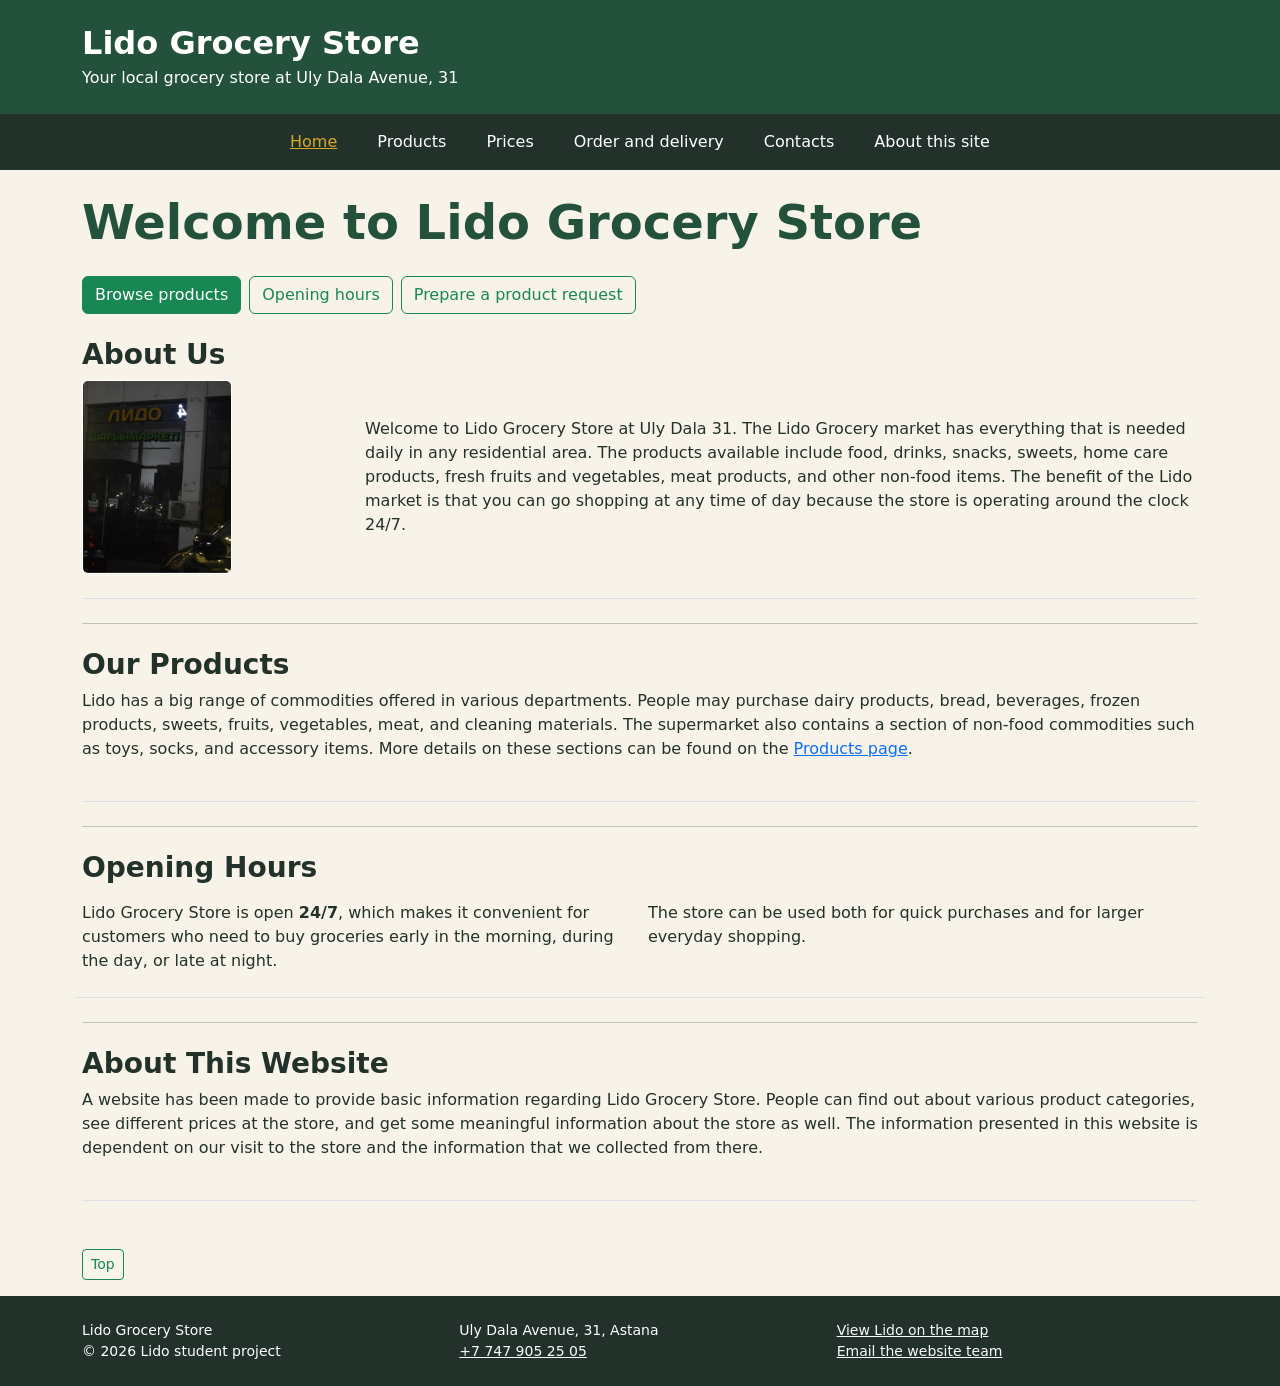
==== Grocery/index.html @ d7a27268 "Prepare Temirlan Home and Products for midterm without scripts" ====
<!DOCTYPE html>
<html lang="en">
<head>
    <meta charset="UTF-8">
    <meta name="viewport" content="width=device-width, initial-scale=1.0">
    <meta name = "description" content = "Grocery store: Lido">
    <meta name = "author" content = "Temirlan">
    <title>Home | Lido Grocery Store</title>
    <!-- Bootstrap 5.3.8 via CDN; the correction stylesheet follows Bootstrap. -->
    <link href="https://cdn.jsdelivr.net/npm/bootstrap@5.3.8/dist/css/bootstrap.min.css" rel="stylesheet" integrity="sha384-sRIl4kxILFvY47J16cr9ZwB07vP4J8+LH7qKQnuqkuIAvNWLzeN8tE5YBujZqJLB" crossorigin="anonymous">
    <link rel="stylesheet" href="css/temirlan.css">
</head>
<body class="page-index d-flex flex-column min-vh-100">
    <a class="visually-hidden-focusable btn btn-light" href="#main-content">Skip to content</a>
    <!-- container-fluid fills the screen; container aligns the shared header content. -->
    <header class="site-header container-fluid py-4 text-center text-md-start">
        <div class="container">
            <p class="site-name h2 fw-bold mb-1">Lido Grocery Store</p>
            <p class="mb-0">Your local grocery store at Uly Dala Avenue, 31</p>
        </div>
    </header>
    <!-- Native details/summary opens the phone menu without any scripts. Bootstrap controls its layout. -->
    <nav class="site-nav py-2" aria-label="Main navigation">
        <div class="container">
            <details id="mobile-navigation" class="d-lg-none">
                <summary class="btn btn-outline-light w-100 text-start">Menu</summary>
                <ul class="nav flex-column mt-2">
                    <li class="nav-item"><a id="mobile-nav-index" class="nav-link active" aria-current="page" href="index.html">Home</a></li>
                    <li class="nav-item"><a id="mobile-nav-products" class="nav-link" href="products.html">Products</a></li>
                    <li class="nav-item"><a id="mobile-nav-prices" class="nav-link" href="prices.html">Prices</a></li>
                    <li class="nav-item"><a id="mobile-nav-delivery" class="nav-link" href="delivery.html">Order and delivery</a></li>
                    <li class="nav-item"><a id="mobile-nav-contacts" class="nav-link" href="contacts.html">Contacts</a></li>
                    <li class="nav-item"><a id="mobile-nav-colophon" class="nav-link" href="colophon.html">About this site</a></li>
                </ul>
            </details>
            <ul id="desktop-navigation" class="nav d-none d-lg-flex justify-content-center gap-2">
                    <li class="nav-item"><a id="nav-index" class="nav-link active" aria-current="page" href="index.html">Home</a></li>
                    <li class="nav-item"><a id="nav-products" class="nav-link" href="products.html">Products</a></li>
                    <li class="nav-item"><a id="nav-prices" class="nav-link" href="prices.html">Prices</a></li>
                    <li class="nav-item"><a id="nav-delivery" class="nav-link" href="delivery.html">Order and delivery</a></li>
                    <li class="nav-item"><a id="nav-contacts" class="nav-link" href="contacts.html">Contacts</a></li>
                    <li class="nav-item"><a id="nav-colophon" class="nav-link" href="colophon.html">About this site</a></li>
            </ul>
        </div>
    </nav>

    <!-- main content is an id because this page has one main content region -->
    <!-- container limits reading width on larger screens and adds phone gutters. -->
    <main id="main-content" class="site-main container py-4 flex-grow-1">
    <h1 id="page-title" class="display-5 fw-bold mb-4 text-center text-md-start">Welcome to Lido Grocery Store</h1>
    <p class="d-flex flex-wrap gap-2 mb-4">
        <a id="browse-products" class="btn btn-success" href="products.html#product-gallery">Browse products</a>
        <a id="view-hours" class="btn btn-outline-success" href="#opening-hours">Opening hours</a>
        <a id="prepare-request" class="btn btn-outline-success" href="products.html#product-request">Prepare a product request</a>
    </p>
    <section class="content-section mb-4 pb-4 border-bottom about-section">
        <h2 class="h3 fw-bold">About Us</h2>
        <p id="cascade-note" class="row g-3 align-items-center mb-0">
            <span class="col-12 col-md-4 col-lg-3 text-center text-md-start">
            <img class="store-photo img-fluid rounded border border-white" src="Лидо.jpg" alt="Front entrance of Lido Grocery Store" width="150" height="200">
            </span>
            <span class="col-12 col-md-8 col-lg-9">
           Welcome to Lido Grocery Store at Uly Dala 31.
            The Lido Grocery market has everything that is needed
            daily in any residential area. The products available include food,
            drinks, snacks, sweets, home care products, fresh fruits and vegetables,
            meat products, and other non-food items. The benefit of the Lido market is
            that you can go shopping at any time of day because the store is operating around the clock 24/7.
            </span>
        </p>
    </section>


    <hr class="my-4">
    <section id="products-summary" class="content-section mb-4 pb-4 border-bottom products-summary">
        <h2 class="h3 fw-bold">Our Products</h2>
        <p>
            Lido has a big range of commodities offered in various departments.
            People may purchase dairy products, bread, beverages, frozen products,
            sweets, fruits, vegetables, meat, and cleaning materials. The supermarket
            also contains a section of non-food commodities such as toys, socks, and accessory items.
            More details on these sections can be found on the <a href="products.html">Products page</a>.
        </p>
    </section>
    <hr class="my-4">
    <section id="opening-hours" class="content-section mb-4 pb-4 border-bottom opening-hours row g-3">
        <h2 class="h3 fw-bold col-12 mb-0">Opening Hours</h2>
        <p class="col-12 col-md-6 mb-0">
            Lido Grocery Store is open <b>24/7</b>, which makes it convenient
            for customers who need to buy groceries early in the morning,
            during the day, or late at night.
        </p>
        <p class="col-12 col-md-6 mb-0">
            The store can be used both for quick purchases and for larger everyday shopping.
        </p>
    </section>
    <hr class="my-4">
    <section id="website-summary" class="content-section mb-4 pb-4 border-bottom website-summary">
        <h2 class="h3 fw-bold">About This Website</h2>
        <p>
            A website has been made to provide basic information regarding Lido Grocery Store.
            People can find out about various product categories, see different prices at the store,
            and get some meaningful information about the store as well. The information presented in
            this website is dependent on our visit to the store and the information that we collected from there.
        </p>
    </section>
</main>
    <p class="container d-none d-md-block mb-3"><a id="back-to-top" class="btn btn-outline-success btn-sm" href="#page-title">Top</a></p>
     <footer id="site-footer" class="site-footer container-fluid py-4 text-center text-md-start">
        <div class="container">
            <div class="row g-3 align-items-center small">
                <p class="col-12 col-md-6 col-lg-4 mb-0">Lido Grocery Store<br>&copy; 2026 Lido student project</p>
                <p class="col-12 col-md-6 col-lg-4 mb-0">Uly Dala Avenue, 31, Astana<br><a id="shop-phone" class="link-light text-break" href="tel:+77479052505">+7 747 905 25 05</a></p>
                <p class="col-12 col-md-6 col-lg-4 mb-0"><a id="shop-map" class="link-light" href="https://2gis.kz/astana/firm/70000001066901298" target="_blank" rel="noopener noreferrer">View Lido on the map</a><br><a id="team-email" class="link-light text-break" href="mailto:253741@astanait.edu.kz">Email the website team</a></p>
            </div>
        </div>
    </footer>
</body>
</html>
---- Grocery/css/temirlan.css ----
/* Midterm correction layer. Bootstrap supplies all layout, spacing and buttons. */
body {
    background-color: #f7f3e8;
    color: #23312b;
}
h1, h2, h3 {
    color: #24513b;
}
.site-header {
    background-color: #24513b;
    color: white;
}
.site-nav, .site-footer {
    background-color: #23312b;
    color: white;
}
/* Navigation uses the store palette; Bootstrap still supplies its layout. */
.site-nav .nav-link {
    color: white;
}
.site-nav .nav-link:hover, .site-nav .nav-link:focus, .site-nav .active {
    color: #d7a928;
    text-decoration: underline;
}
/* Predefined states for later class switching. No custom layout rules. */
.hidden, .result-confirmation {
    display: none;
}
.selected {
    outline: 2px solid #24513b;
    background-color: #edf5ef;
}
.error {
    color: #842029;
    background-color: #f8d7da;
}
.success {
    color: #0f5132;
    background-color: #d1e7dd;
}
/* A native form opens this fragment; CSS reveals the existing result message. */
.request-result:target .result-pending {
    display: none;
}
.request-result:target .result-confirmation {
    display: block;
}
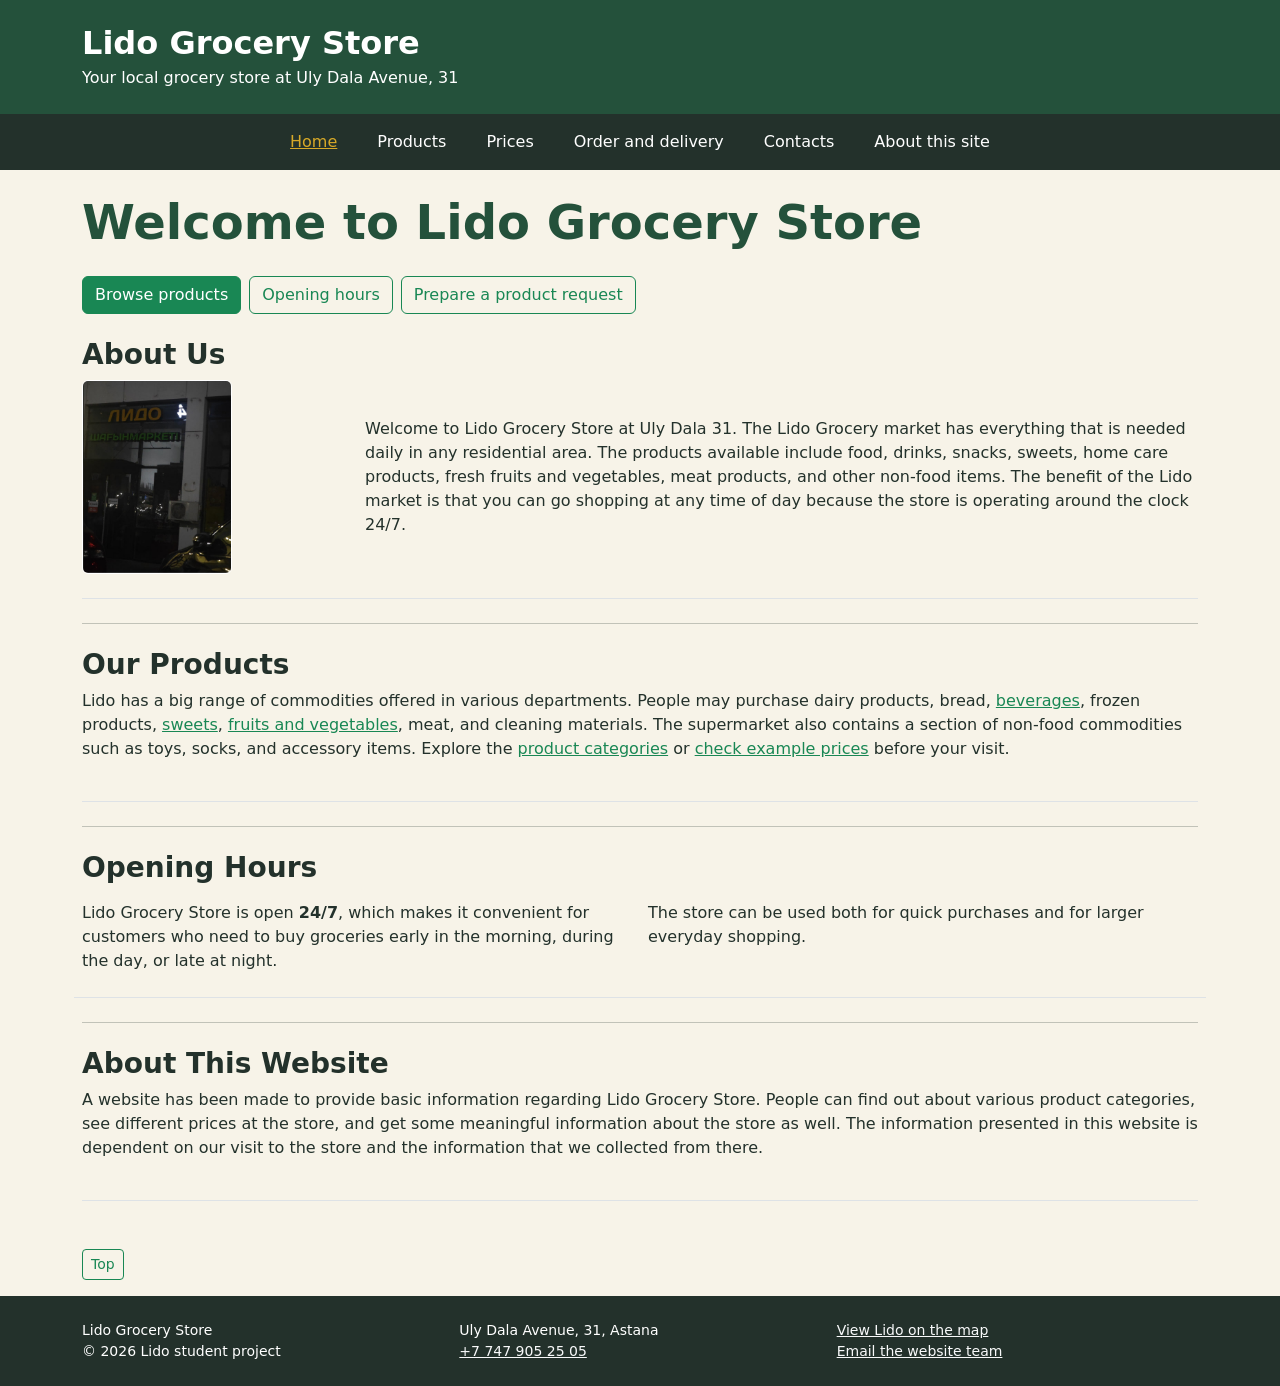
==== commit b228a9b2: "Sync Temirlan pages, product images and price navigation" ====
--- a/Grocery/index.html
+++ b/Grocery/index.html
@@ -76,10 +76,10 @@
         <h2 class="h3 fw-bold">Our Products</h2>
         <p>
             Lido has a big range of commodities offered in various departments.
-            People may purchase dairy products, bread, beverages, frozen products,
-            sweets, fruits, vegetables, meat, and cleaning materials. The supermarket
+            People may purchase dairy products, bread, <a class="link-success" href="products.html#beverages">beverages</a>, frozen products,
+            <a class="link-success" href="products.html#sweets">sweets</a>, <a class="link-success" href="products.html#fruit-vegetables">fruits and vegetables</a>, meat, and cleaning materials. The supermarket
             also contains a section of non-food commodities such as toys, socks, and accessory items.
-            More details on these sections can be found on the <a href="products.html">Products page</a>.
+            Explore the <a class="link-success" href="products.html#product-categories">product categories</a> or <a class="link-success" href="prices.html#price-table">check example prices</a> before your visit.
         </p>
     </section>
     <hr class="my-4">
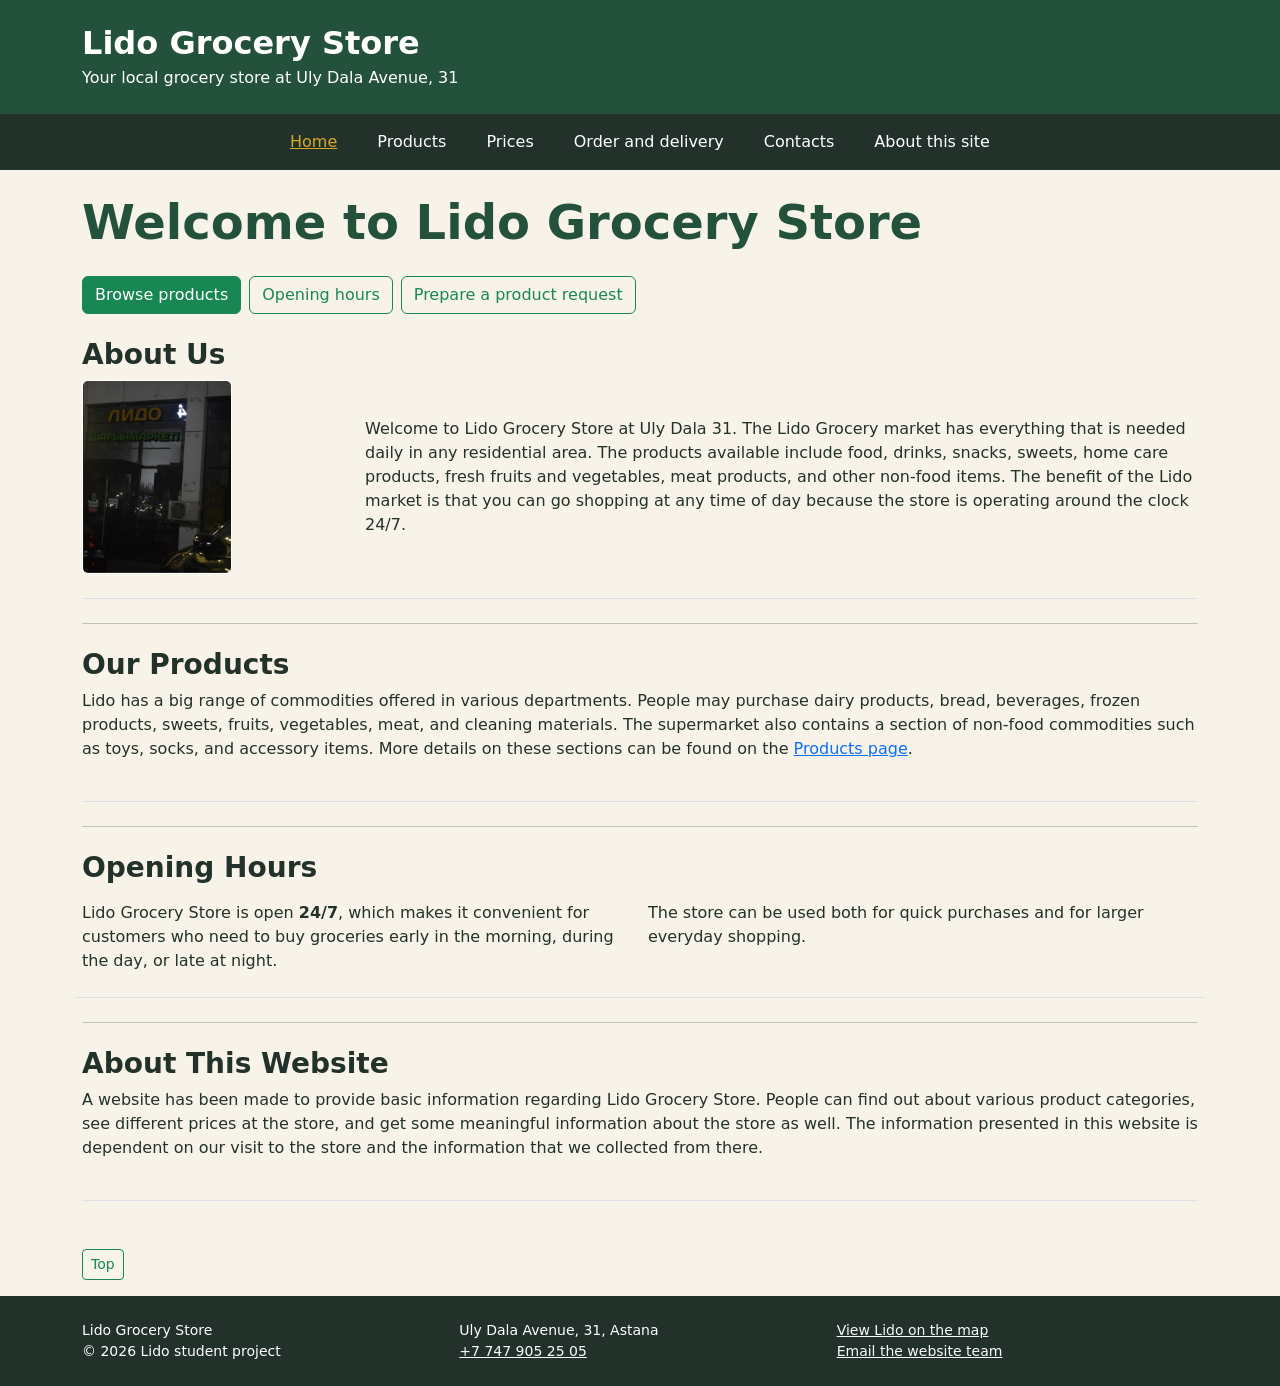
==== commit f5dc9350: "Implement Assignment 4 product, cart and validation logic" ====
--- a/Grocery/index.html
+++ b/Grocery/index.html
@@ -9,6 +9,7 @@
     <!-- Bootstrap 5.3.8 via CDN; the correction stylesheet follows Bootstrap. -->
     <link href="https://cdn.jsdelivr.net/npm/bootstrap@5.3.8/dist/css/bootstrap.min.css" rel="stylesheet" integrity="sha384-sRIl4kxILFvY47J16cr9ZwB07vP4J8+LH7qKQnuqkuIAvNWLzeN8tE5YBujZqJLB" crossorigin="anonymous">
     <link rel="stylesheet" href="css/temirlan.css">
+    <script src="js/store.js" defer></script>
 </head>
 <body class="page-index d-flex flex-column min-vh-100">
     <a class="visually-hidden-focusable btn btn-light" href="#main-content">Skip to content</a>
@@ -76,10 +77,10 @@
         <h2 class="h3 fw-bold">Our Products</h2>
         <p>
             Lido has a big range of commodities offered in various departments.
-            People may purchase dairy products, bread, <a class="link-success" href="products.html#beverages">beverages</a>, frozen products,
-            <a class="link-success" href="products.html#sweets">sweets</a>, <a class="link-success" href="products.html#fruit-vegetables">fruits and vegetables</a>, meat, and cleaning materials. The supermarket
+            People may purchase dairy products, bread, beverages, frozen products,
+            sweets, fruits, vegetables, meat, and cleaning materials. The supermarket
             also contains a section of non-food commodities such as toys, socks, and accessory items.
-            Explore the <a class="link-success" href="products.html#product-categories">product categories</a> or <a class="link-success" href="prices.html#price-table">check example prices</a> before your visit.
+            More details on these sections can be found on the <a href="products.html">Products page</a>.
         </p>
     </section>
     <hr class="my-4">
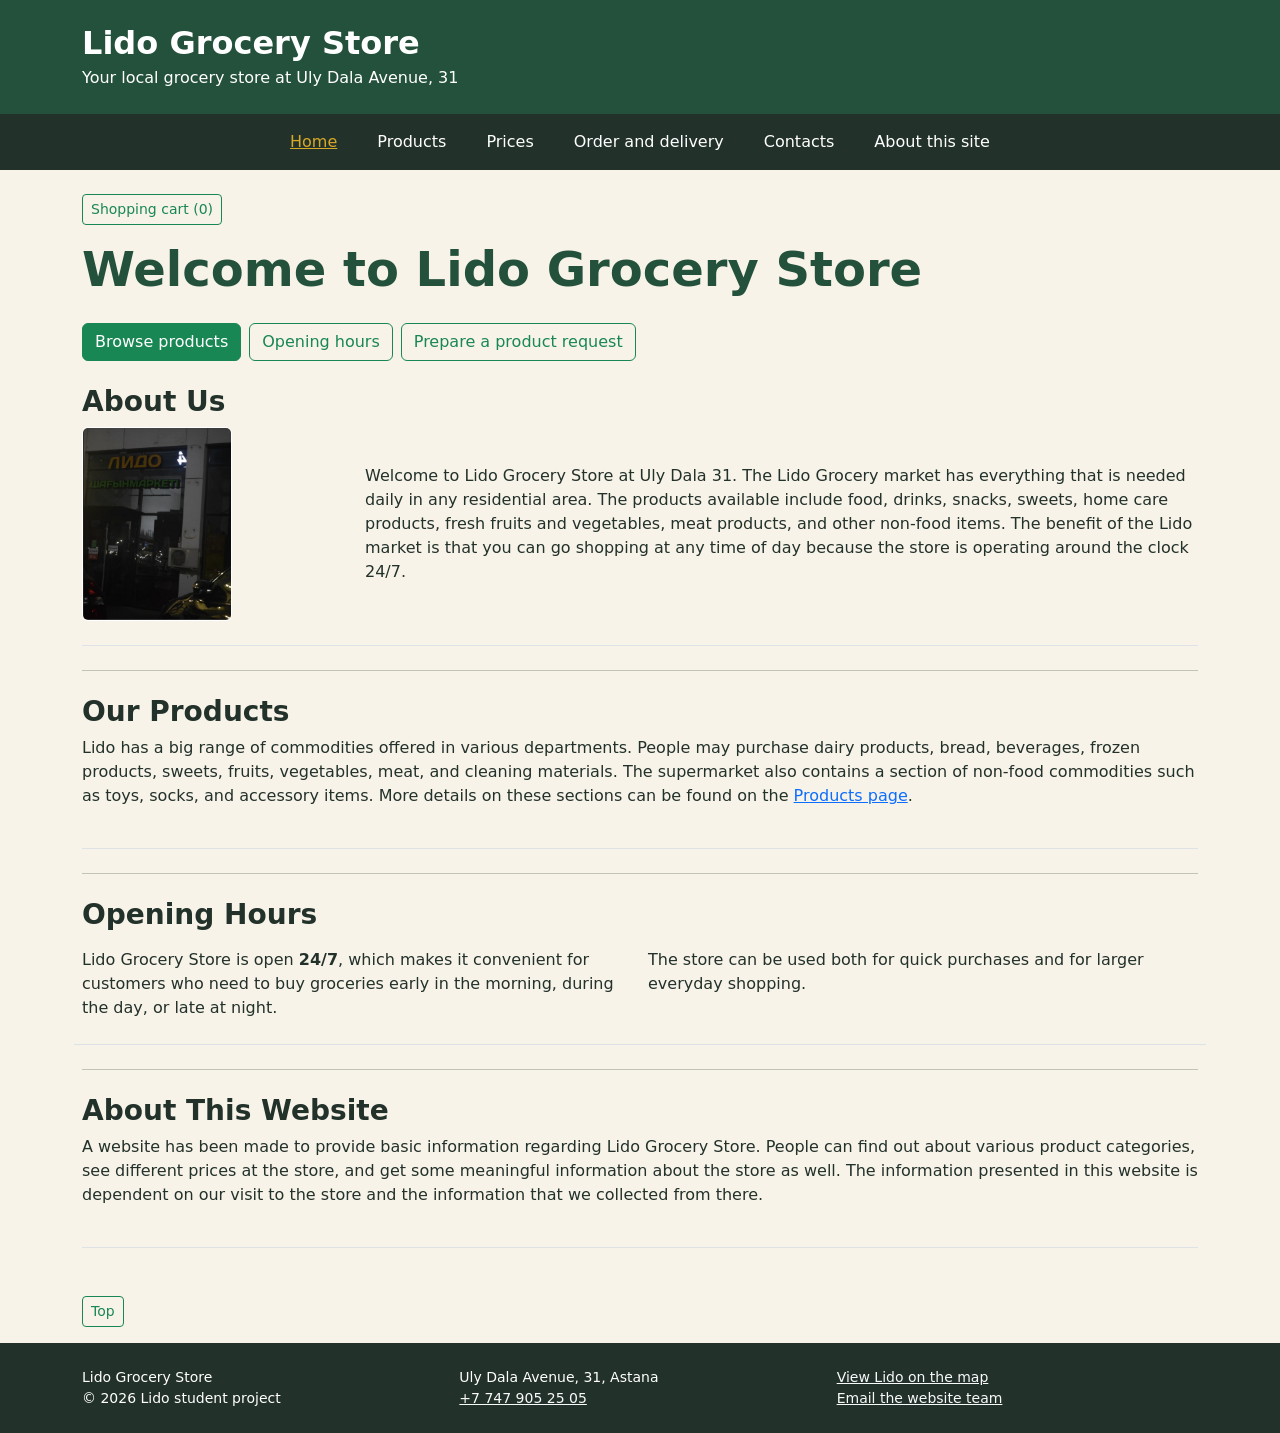
==== commit aee1b4d1: "Complete catalogue, shared cart and validated product enquiries" ====
--- a/Grocery/index.html
+++ b/Grocery/index.html
@@ -10,6 +10,7 @@
     <link href="https://cdn.jsdelivr.net/npm/bootstrap@5.3.8/dist/css/bootstrap.min.css" rel="stylesheet" integrity="sha384-sRIl4kxILFvY47J16cr9ZwB07vP4J8+LH7qKQnuqkuIAvNWLzeN8tE5YBujZqJLB" crossorigin="anonymous">
     <link rel="stylesheet" href="css/temirlan.css">
     <script src="js/store.js" defer></script>
+    <script src="js/main.js" defer></script>
 </head>
 <body class="page-index d-flex flex-column min-vh-100">
     <a class="visually-hidden-focusable btn btn-light" href="#main-content">Skip to content</a>
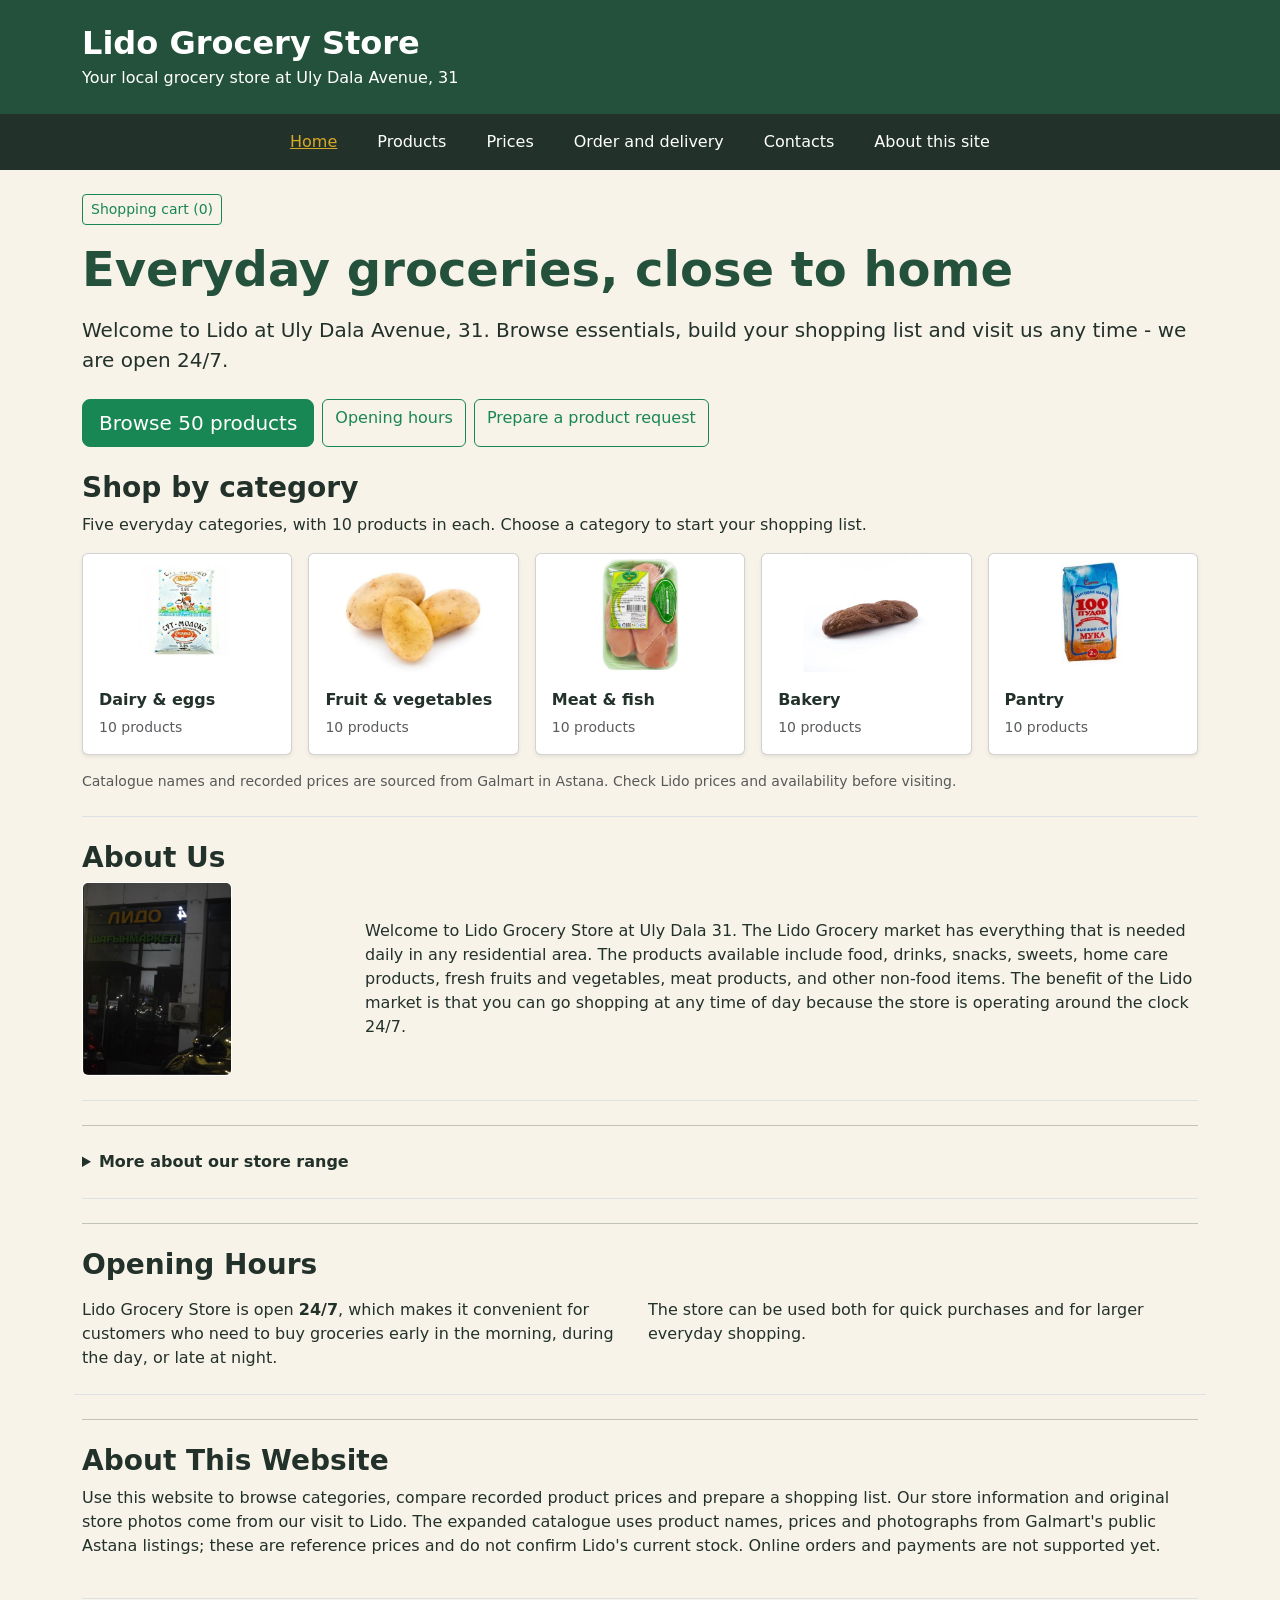
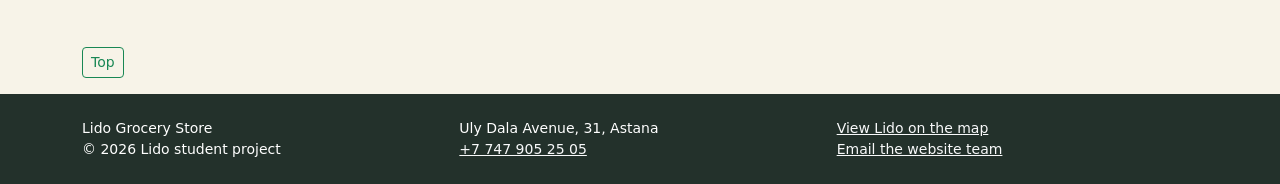
==== commit f1da3f54: "Expand catalogue to 50 sourced products and improve shopping flow" ====
--- a/Grocery/index.html
+++ b/Grocery/index.html
@@ -3,12 +3,13 @@
 <head>
     <meta charset="UTF-8">
     <meta name="viewport" content="width=device-width, initial-scale=1.0">
-    <meta name = "description" content = "Grocery store: Lido">
+    <meta name="description" content="Browse groceries by category, compare recorded prices and plan a visit to Lido Grocery Store in Astana.">
     <meta name = "author" content = "Temirlan">
     <title>Home | Lido Grocery Store</title>
     <!-- Bootstrap 5.3.8 via CDN; the correction stylesheet follows Bootstrap. -->
     <link href="https://cdn.jsdelivr.net/npm/bootstrap@5.3.8/dist/css/bootstrap.min.css" rel="stylesheet" integrity="sha384-sRIl4kxILFvY47J16cr9ZwB07vP4J8+LH7qKQnuqkuIAvNWLzeN8tE5YBujZqJLB" crossorigin="anonymous">
     <link rel="stylesheet" href="css/temirlan.css">
+    <script src="https://code.jquery.com/jquery-3.7.1.min.js" integrity="sha256-/JqT3SQfawRcv/BIHPThkBvs0OEvtFFmqPF/lYI/Cxo=" crossorigin="anonymous" defer></script>
     <script src="js/store.js" defer></script>
     <script src="js/main.js" defer></script>
 </head>
@@ -49,12 +50,19 @@
     <!-- main content is an id because this page has one main content region -->
     <!-- container limits reading width on larger screens and adds phone gutters. -->
     <main id="main-content" class="site-main container py-4 flex-grow-1">
-    <h1 id="page-title" class="display-5 fw-bold mb-4 text-center text-md-start">Welcome to Lido Grocery Store</h1>
+    <h1 id="page-title" class="display-5 fw-bold mb-3 text-center text-md-start">Everyday groceries, close to home</h1>
+    <p class="lead mb-4 text-center text-md-start">Welcome to Lido at Uly Dala Avenue, 31. Browse essentials, build your shopping list and visit us any time - we are open 24/7.</p>
     <p class="d-flex flex-wrap gap-2 mb-4">
-        <a id="browse-products" class="btn btn-success" href="products.html#product-gallery">Browse products</a>
+        <a id="browse-products" class="btn btn-success btn-lg" href="products.html#product-gallery">Browse 50 products</a>
         <a id="view-hours" class="btn btn-outline-success" href="#opening-hours">Opening hours</a>
         <a id="prepare-request" class="btn btn-outline-success" href="products.html#product-request">Prepare a product request</a>
     </p>
+    <section id="products-summary" class="content-section mb-4 pb-4 border-bottom products-summary" aria-labelledby="home-categories-title">
+        <h2 id="home-categories-title" class="h3 fw-bold">Shop by category</h2>
+        <p>Five everyday categories, with 10 products in each. Choose a category to start your shopping list.</p>
+        <div id="home-category-list" class="row row-cols-1 row-cols-sm-2 row-cols-md-3 row-cols-xl-5 g-3"></div>
+        <p class="small text-body-secondary mt-3 mb-0">Catalogue names and recorded prices are sourced from Galmart in Astana. Check Lido prices and availability before visiting.</p>
+    </section>
     <section class="content-section mb-4 pb-4 border-bottom about-section">
         <h2 class="h3 fw-bold">About Us</h2>
         <p id="cascade-note" class="row g-3 align-items-center mb-0">
@@ -74,16 +82,16 @@
 
 
     <hr class="my-4">
-    <section id="products-summary" class="content-section mb-4 pb-4 border-bottom products-summary">
-        <h2 class="h3 fw-bold">Our Products</h2>
-        <p>
+    <details class="content-section mb-4 pb-4 border-bottom">
+        <summary class="fw-bold">More about our store range</summary>
+        <p class="mt-3">
             Lido has a big range of commodities offered in various departments.
             People may purchase dairy products, bread, beverages, frozen products,
             sweets, fruits, vegetables, meat, and cleaning materials. The supermarket
             also contains a section of non-food commodities such as toys, socks, and accessory items.
             More details on these sections can be found on the <a href="products.html">Products page</a>.
         </p>
-    </section>
+    </details>
     <hr class="my-4">
     <section id="opening-hours" class="content-section mb-4 pb-4 border-bottom opening-hours row g-3">
         <h2 class="h3 fw-bold col-12 mb-0">Opening Hours</h2>
@@ -100,10 +108,10 @@
     <section id="website-summary" class="content-section mb-4 pb-4 border-bottom website-summary">
         <h2 class="h3 fw-bold">About This Website</h2>
         <p>
-            A website has been made to provide basic information regarding Lido Grocery Store.
-            People can find out about various product categories, see different prices at the store,
-            and get some meaningful information about the store as well. The information presented in
-            this website is dependent on our visit to the store and the information that we collected from there.
+            Use this website to browse categories, compare recorded product prices and prepare a shopping list.
+            Our store information and original store photos come from our visit to Lido.
+            The expanded catalogue uses product names, prices and photographs from Galmart's public Astana listings;
+            these are reference prices and do not confirm Lido's current stock. Online orders and payments are not supported yet.
         </p>
     </section>
 </main>
--- a/Grocery/css/temirlan.css
+++ b/Grocery/css/temirlan.css
@@ -1,4 +1,4 @@
-/* Midterm correction layer. Bootstrap supplies all layout, spacing and buttons. */
+/* Store correction layer. Bootstrap supplies layout, spacing and buttons. */
 body {
     background-color: #f7f3e8;
     color: #23312b;
@@ -45,3 +45,32 @@
 .request-result:target .result-confirmation {
     display: block;
 }
+/* Product photographs share a clear display area without cropping the packaging. */
+.catalogue-product-photo {
+    height: 180px;
+    object-fit: contain;
+    background-color: white;
+}
+.category-photo {
+    height: 120px;
+    object-fit: contain;
+    background-color: white;
+}
+.category-card {
+    text-decoration: none;
+}
+.category-card:hover, .category-card:focus-visible {
+    border-color: #24513b;
+}
+/* Keep a long basket within reach while Bootstrap controls its sidebar position. */
+#cart-items {
+    max-height: 24rem;
+    overflow-y: auto;
+}
+/* The sticky desktop basket must stay usable even when reviewing all 50 items. */
+@media (min-width: 992px) {
+    #catalogue-cart {
+        max-height: calc(100vh - 1rem);
+        overflow-y: auto;
+    }
+}
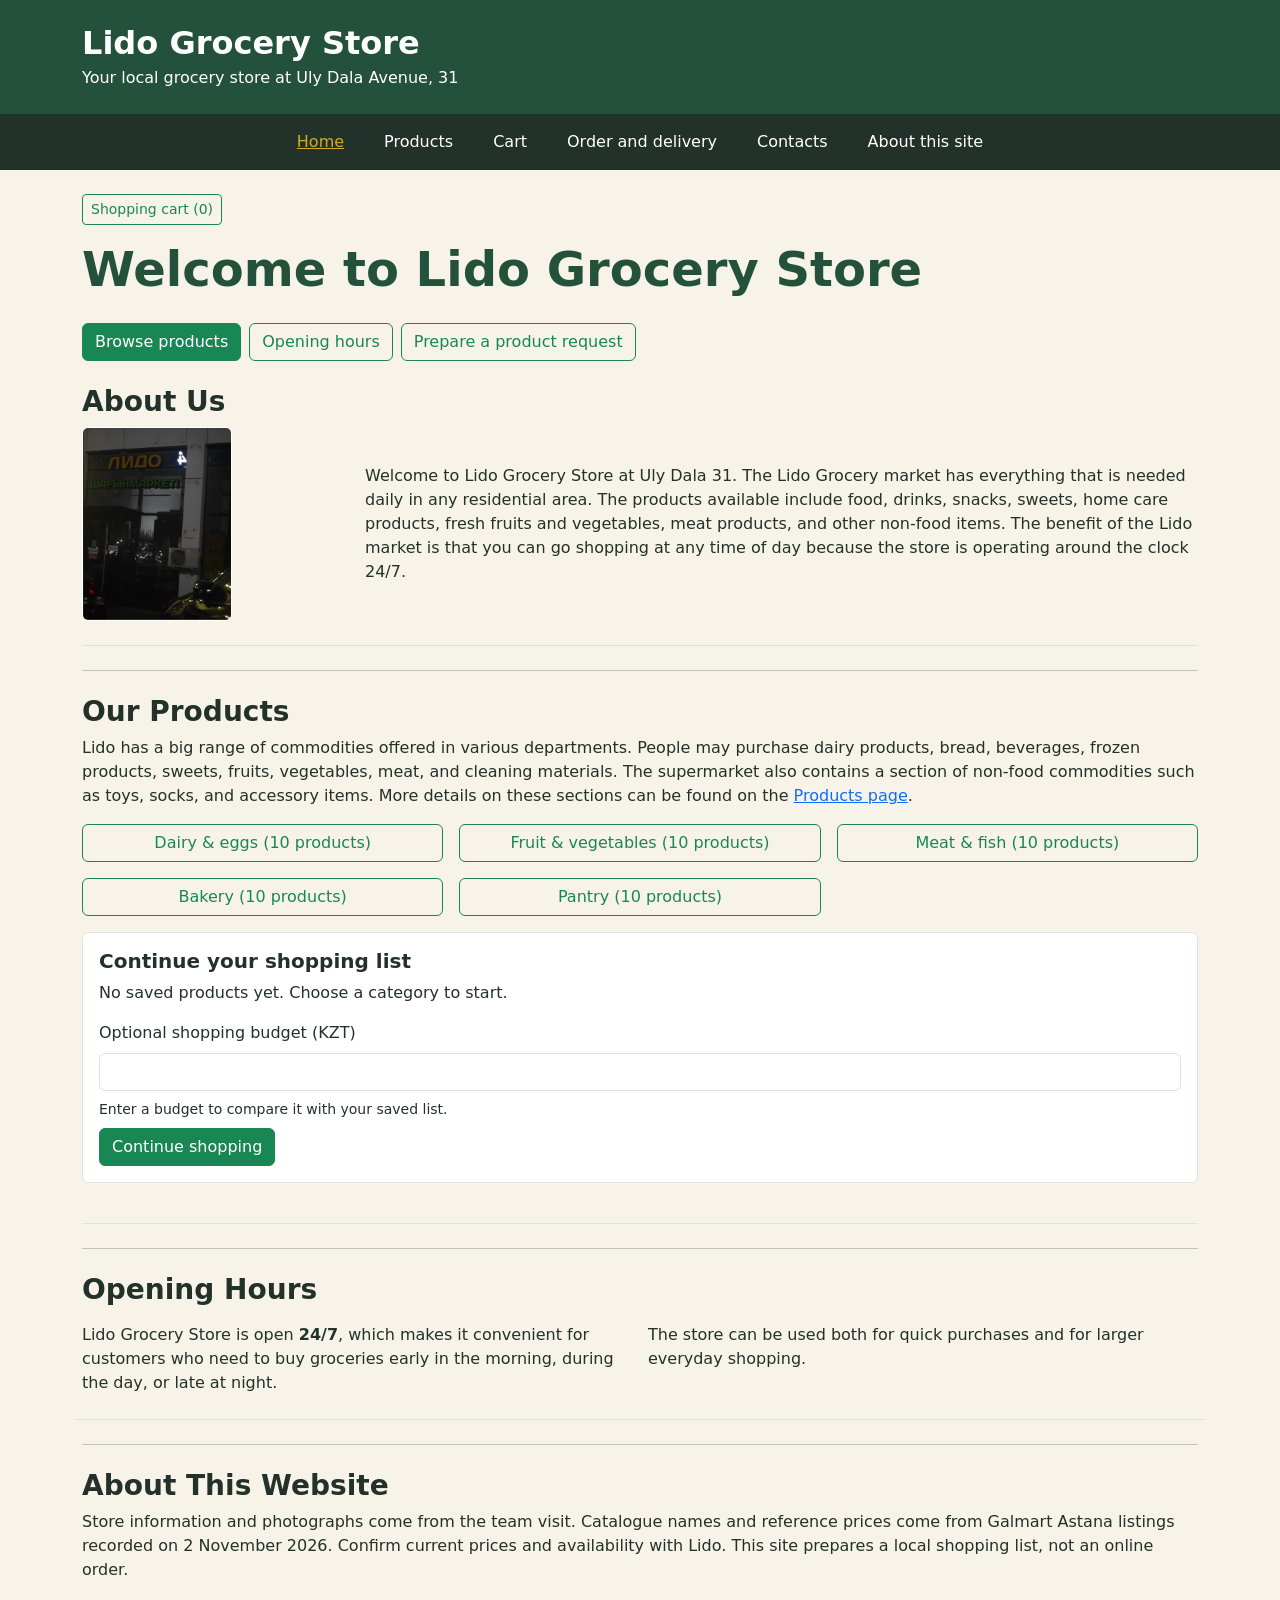
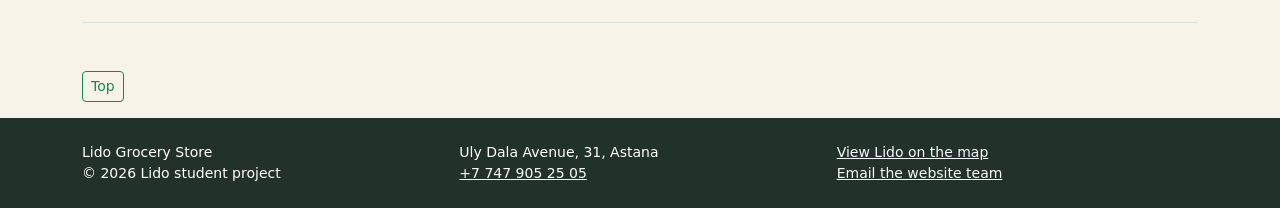
==== commit 285b8d8c: "Complete Temirlan Endterm shopping-list and budget flows" ====
--- a/Grocery/index.html
+++ b/Grocery/index.html
@@ -3,7 +3,7 @@
 <head>
     <meta charset="UTF-8">
     <meta name="viewport" content="width=device-width, initial-scale=1.0">
-    <meta name="description" content="Browse groceries by category, compare recorded prices and plan a visit to Lido Grocery Store in Astana.">
+    <meta name = "description" content = "Grocery store: Lido">
     <meta name = "author" content = "Temirlan">
     <title>Home | Lido Grocery Store</title>
     <!-- Bootstrap 5.3.8 via CDN; the correction stylesheet follows Bootstrap. -->
@@ -11,6 +11,7 @@
     <link rel="stylesheet" href="css/temirlan.css">
     <script src="https://code.jquery.com/jquery-3.7.1.min.js" integrity="sha256-/JqT3SQfawRcv/BIHPThkBvs0OEvtFFmqPF/lYI/Cxo=" crossorigin="anonymous" defer></script>
     <script src="js/store.js" defer></script>
+    <script src="js/home.js" defer></script>
     <script src="js/main.js" defer></script>
 </head>
 <body class="page-index d-flex flex-column min-vh-100">
@@ -50,19 +51,12 @@
     <!-- main content is an id because this page has one main content region -->
     <!-- container limits reading width on larger screens and adds phone gutters. -->
     <main id="main-content" class="site-main container py-4 flex-grow-1">
-    <h1 id="page-title" class="display-5 fw-bold mb-3 text-center text-md-start">Everyday groceries, close to home</h1>
-    <p class="lead mb-4 text-center text-md-start">Welcome to Lido at Uly Dala Avenue, 31. Browse essentials, build your shopping list and visit us any time - we are open 24/7.</p>
+    <h1 id="page-title" class="display-5 fw-bold mb-4 text-center text-md-start">Welcome to Lido Grocery Store</h1>
     <p class="d-flex flex-wrap gap-2 mb-4">
-        <a id="browse-products" class="btn btn-success btn-lg" href="products.html#product-gallery">Browse 50 products</a>
+        <a id="browse-products" class="btn btn-success" href="products.html#product-gallery">Browse products</a>
         <a id="view-hours" class="btn btn-outline-success" href="#opening-hours">Opening hours</a>
         <a id="prepare-request" class="btn btn-outline-success" href="products.html#product-request">Prepare a product request</a>
     </p>
-    <section id="products-summary" class="content-section mb-4 pb-4 border-bottom products-summary" aria-labelledby="home-categories-title">
-        <h2 id="home-categories-title" class="h3 fw-bold">Shop by category</h2>
-        <p>Five everyday categories, with 10 products in each. Choose a category to start your shopping list.</p>
-        <div id="home-category-list" class="row row-cols-1 row-cols-sm-2 row-cols-md-3 row-cols-xl-5 g-3"></div>
-        <p class="small text-body-secondary mt-3 mb-0">Catalogue names and recorded prices are sourced from Galmart in Astana. Check Lido prices and availability before visiting.</p>
-    </section>
     <section class="content-section mb-4 pb-4 border-bottom about-section">
         <h2 class="h3 fw-bold">About Us</h2>
         <p id="cascade-note" class="row g-3 align-items-center mb-0">
@@ -82,16 +76,16 @@
 
 
     <hr class="my-4">
-    <details class="content-section mb-4 pb-4 border-bottom">
-        <summary class="fw-bold">More about our store range</summary>
-        <p class="mt-3">
+    <section id="products-summary" class="content-section mb-4 pb-4 border-bottom products-summary">
+        <h2 class="h3 fw-bold">Our Products</h2>
+        <p>
             Lido has a big range of commodities offered in various departments.
             People may purchase dairy products, bread, beverages, frozen products,
             sweets, fruits, vegetables, meat, and cleaning materials. The supermarket
             also contains a section of non-food commodities such as toys, socks, and accessory items.
             More details on these sections can be found on the <a href="products.html">Products page</a>.
         </p>
-    </details>
+    </section>
     <hr class="my-4">
     <section id="opening-hours" class="content-section mb-4 pb-4 border-bottom opening-hours row g-3">
         <h2 class="h3 fw-bold col-12 mb-0">Opening Hours</h2>
@@ -108,10 +102,10 @@
     <section id="website-summary" class="content-section mb-4 pb-4 border-bottom website-summary">
         <h2 class="h3 fw-bold">About This Website</h2>
         <p>
-            Use this website to browse categories, compare recorded product prices and prepare a shopping list.
-            Our store information and original store photos come from our visit to Lido.
-            The expanded catalogue uses product names, prices and photographs from Galmart's public Astana listings;
-            these are reference prices and do not confirm Lido's current stock. Online orders and payments are not supported yet.
+            A website has been made to provide basic information regarding Lido Grocery Store.
+            People can find out about various product categories, see different prices at the store,
+            and get some meaningful information about the store as well. The information presented in
+            this website is dependent on our visit to the store and the information that we collected from there.
         </p>
     </section>
 </main>
--- a/Grocery/css/temirlan.css
+++ b/Grocery/css/temirlan.css
@@ -1,4 +1,4 @@
-/* Store correction layer. Bootstrap supplies layout, spacing and buttons. */
+/* Midterm correction layer. Bootstrap supplies all layout, spacing and buttons. */
 body {
     background-color: #f7f3e8;
     color: #23312b;
@@ -45,32 +45,3 @@
 .request-result:target .result-confirmation {
     display: block;
 }
-/* Product photographs share a clear display area without cropping the packaging. */
-.catalogue-product-photo {
-    height: 180px;
-    object-fit: contain;
-    background-color: white;
-}
-.category-photo {
-    height: 120px;
-    object-fit: contain;
-    background-color: white;
-}
-.category-card {
-    text-decoration: none;
-}
-.category-card:hover, .category-card:focus-visible {
-    border-color: #24513b;
-}
-/* Keep a long basket within reach while Bootstrap controls its sidebar position. */
-#cart-items {
-    max-height: 24rem;
-    overflow-y: auto;
-}
-/* The sticky desktop basket must stay usable even when reviewing all 50 items. */
-@media (min-width: 992px) {
-    #catalogue-cart {
-        max-height: calc(100vh - 1rem);
-        overflow-y: auto;
-    }
-}
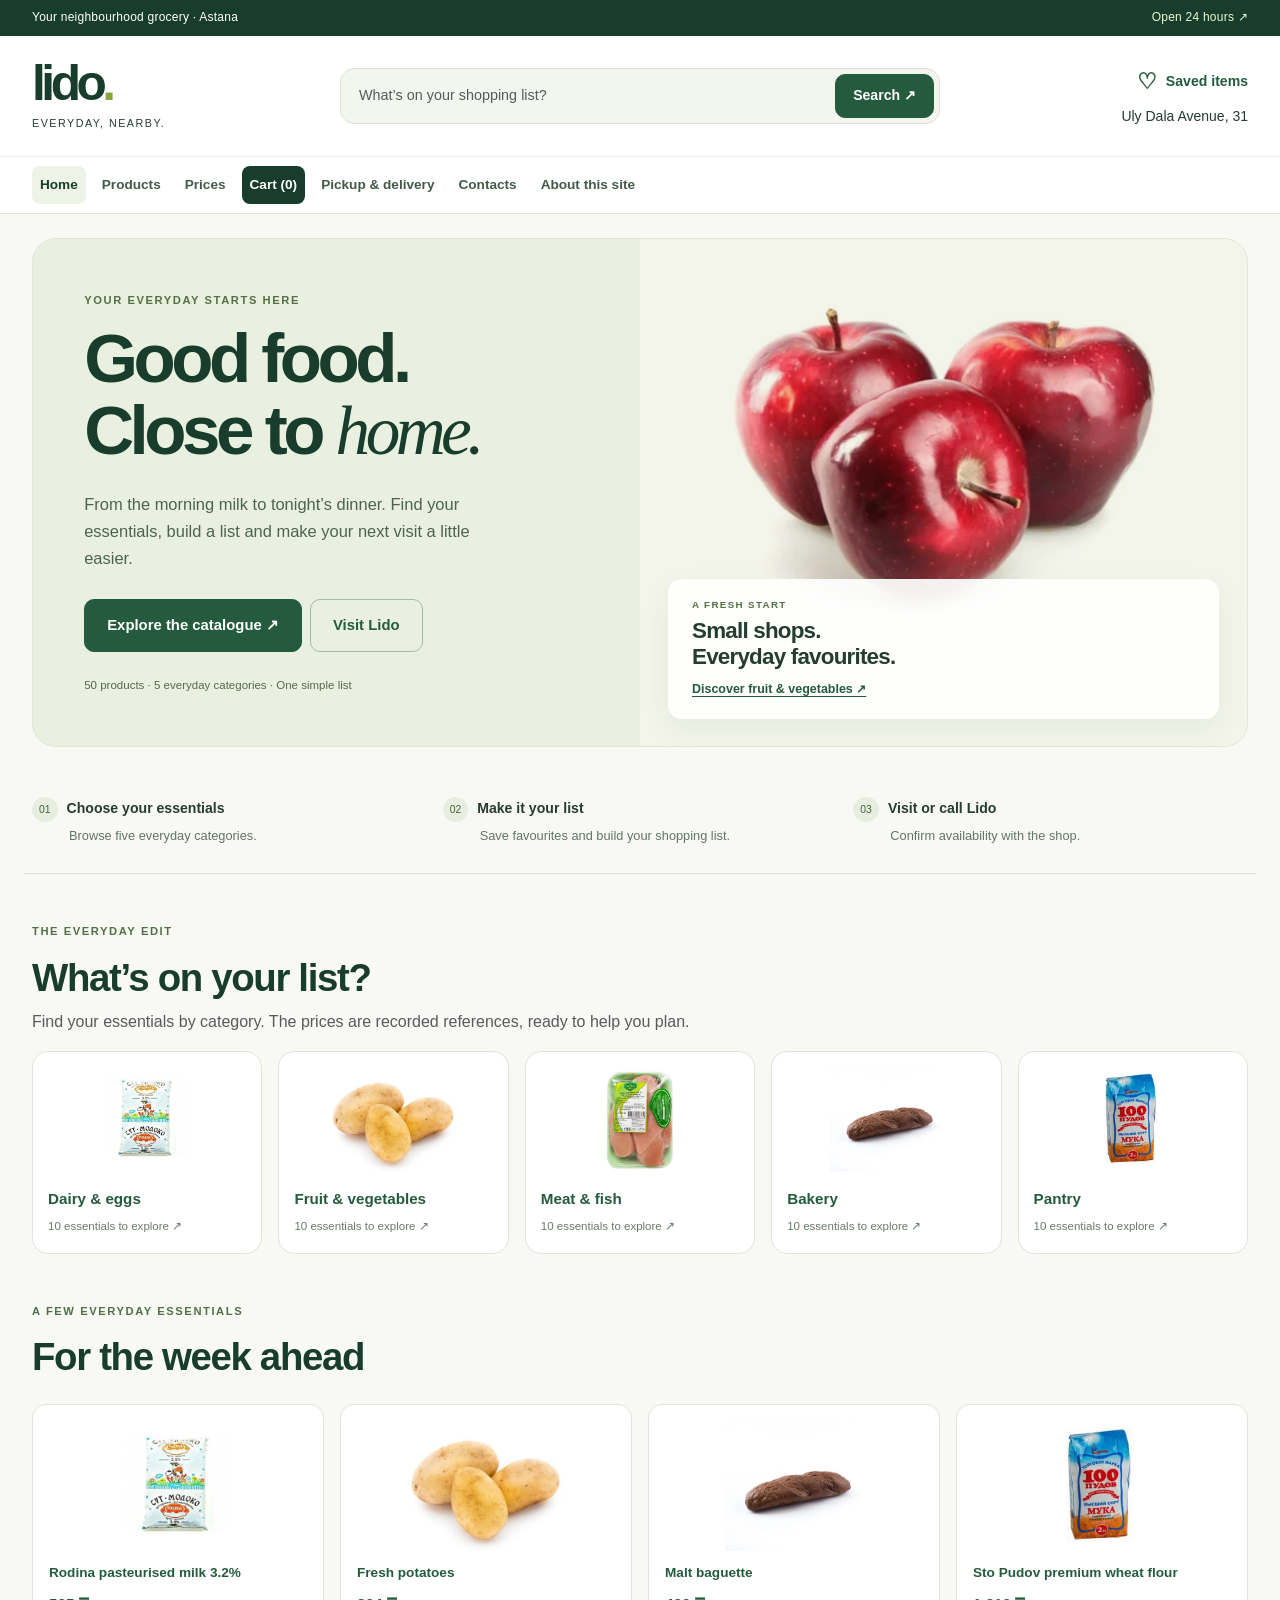
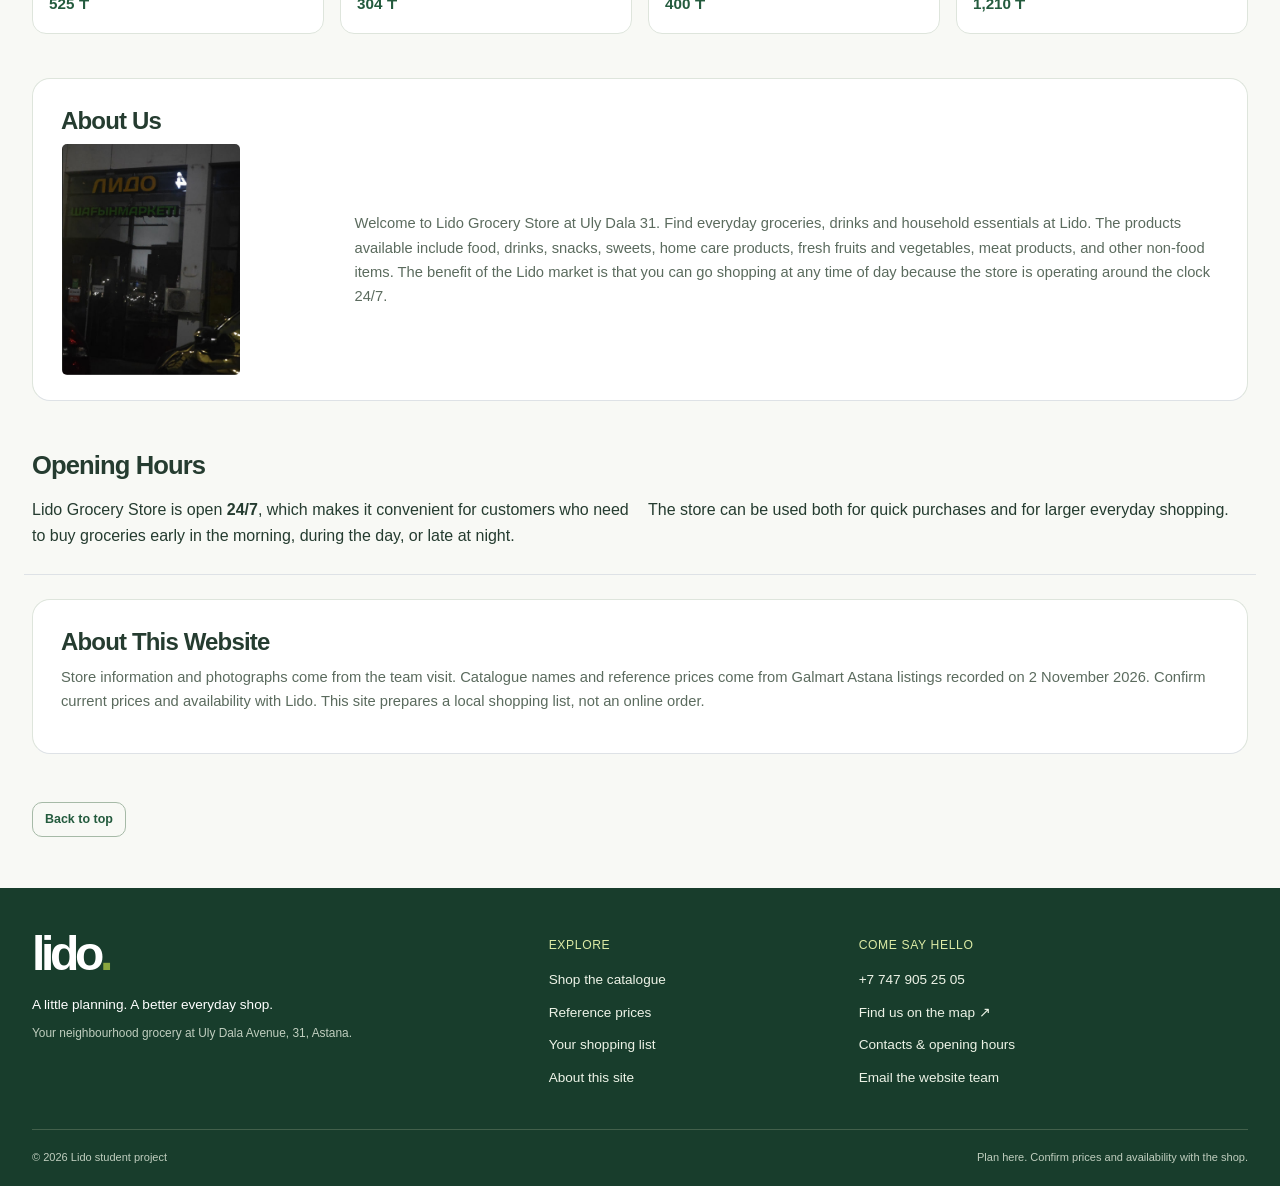
==== commit f3229b86: "Refresh Lido storefront and simplify shopping pages" ====
--- a/Grocery/index.html
+++ b/Grocery/index.html
@@ -1,4 +1,5 @@
 <!DOCTYPE html>
+
 <html lang="en">
 <head>
     <meta charset="UTF-8">
@@ -6,87 +7,72 @@
     <meta name = "description" content = "Grocery store: Lido">
     <meta name = "author" content = "Temirlan">
     <title>Home | Lido Grocery Store</title>
-    <!-- Bootstrap 5.3.8 via CDN; the correction stylesheet follows Bootstrap. -->
+<!-- bootstrap 5.3.8 via CDN; shared site.css customises the Lido interface. -->
+
     <link href="https://cdn.jsdelivr.net/npm/bootstrap@5.3.8/dist/css/bootstrap.min.css" rel="stylesheet" integrity="sha384-sRIl4kxILFvY47J16cr9ZwB07vP4J8+LH7qKQnuqkuIAvNWLzeN8tE5YBujZqJLB" crossorigin="anonymous">
-    <link rel="stylesheet" href="css/temirlan.css">
+    <link rel="stylesheet" href="css/site.css">
     <script src="https://code.jquery.com/jquery-3.7.1.min.js" integrity="sha256-/JqT3SQfawRcv/BIHPThkBvs0OEvtFFmqPF/lYI/Cxo=" crossorigin="anonymous" defer></script>
     <script src="js/store.js" defer></script>
+    <script src="js/favourites.js" defer></script>
     <script src="js/home.js" defer></script>
     <script src="js/main.js" defer></script>
 </head>
 <body class="page-index d-flex flex-column min-vh-100">
-    <a class="visually-hidden-focusable btn btn-light" href="#main-content">Skip to content</a>
-    <!-- container-fluid fills the screen; container aligns the shared header content. -->
-    <header class="site-header container-fluid py-4 text-center text-md-start">
-        <div class="container">
-            <p class="site-name h2 fw-bold mb-1">Lido Grocery Store</p>
-            <p class="mb-0">Your local grocery store at Uly Dala Avenue, 31</p>
-        </div>
+<a class="visually-hidden-focusable btn btn-light" href="#main-content">Skip to content</a>
+
+
+    <div class="store-strip"><div class="container d-flex justify-content-between gap-3"><span>Your neighbourhood grocery · Astana</span><a href="contacts.html#opening-hours">Open 24 hours <span aria-hidden="true">↗</span></a></div></div>
+    <header class="site-header">
+        <div class="container"><div class="row align-items-center g-3">
+            <div class="col-6 col-lg-3"><a class="brand" href="index.html" aria-label="Lido Grocery Store home">lido<span class="brand-dot">.</span></a><span class="brand-caption d-none d-sm-block">Everyday, nearby.</span></div>
+            <div class="col-6 col-lg-3 order-lg-3 text-end"><a class="saved-link" href="products.html?favourites=1#product-gallery"><span aria-hidden="true">♡</span> Saved items</a><p class="small mb-0 mt-1 d-none d-sm-block">Uly Dala Avenue, 31</p></div>
+            <div class="col-12 col-lg-6 order-lg-2"><form class="header-search d-flex" action="products.html" method="get" role="search"><label class="visually-hidden" for="site-search">Search the product catalogue</label><input class="form-control" id="site-search" type="search" name="q" placeholder="What’s on your shopping list?" maxlength="200"><button class="btn btn-success" type="submit">Search <span aria-hidden="true">↗</span></button></form></div>
+        </div></div>
     </header>
-    <!-- Native details/summary opens the phone menu without any scripts. Bootstrap controls its layout. -->
-    <nav class="site-nav py-2" aria-label="Main navigation">
-        <div class="container">
-            <details id="mobile-navigation" class="d-lg-none">
-                <summary class="btn btn-outline-light w-100 text-start">Menu</summary>
-                <ul class="nav flex-column mt-2">
-                    <li class="nav-item"><a id="mobile-nav-index" class="nav-link active" aria-current="page" href="index.html">Home</a></li>
-                    <li class="nav-item"><a id="mobile-nav-products" class="nav-link" href="products.html">Products</a></li>
-                    <li class="nav-item"><a id="mobile-nav-prices" class="nav-link" href="prices.html">Prices</a></li>
-                    <li class="nav-item"><a id="mobile-nav-delivery" class="nav-link" href="delivery.html">Order and delivery</a></li>
-                    <li class="nav-item"><a id="mobile-nav-contacts" class="nav-link" href="contacts.html">Contacts</a></li>
-                    <li class="nav-item"><a id="mobile-nav-colophon" class="nav-link" href="colophon.html">About this site</a></li>
-                </ul>
-            </details>
-            <ul id="desktop-navigation" class="nav d-none d-lg-flex justify-content-center gap-2">
-                    <li class="nav-item"><a id="nav-index" class="nav-link active" aria-current="page" href="index.html">Home</a></li>
-                    <li class="nav-item"><a id="nav-products" class="nav-link" href="products.html">Products</a></li>
-                    <li class="nav-item"><a id="nav-prices" class="nav-link" href="prices.html">Prices</a></li>
-                    <li class="nav-item"><a id="nav-delivery" class="nav-link" href="delivery.html">Order and delivery</a></li>
-                    <li class="nav-item"><a id="nav-contacts" class="nav-link" href="contacts.html">Contacts</a></li>
-                    <li class="nav-item"><a id="nav-colophon" class="nav-link" href="colophon.html">About this site</a></li>
-            </ul>
-        </div>
-    </nav>
 
-    <!-- main content is an id because this page has one main content region -->
-    <!-- container limits reading width on larger screens and adds phone gutters. -->
+    <nav class="site-nav navbar navbar-expand-lg" data-bs-theme="light" aria-label="Main navigation">
+<div class="container">
+<button class="navbar-toggler" type="button" data-bs-toggle="collapse" data-bs-target="#main-navigation" aria-controls="main-navigation" aria-expanded="false" aria-label="Toggle menu"><span class="navbar-toggler-icon"></span> Menu</button>
+<div class="collapse navbar-collapse" id="main-navigation"><ul class="navbar-nav gap-lg-2 flex-wrap">
+<li class="nav-item"><a class="nav-link active" href="index.html" aria-current="page">Home</a></li>
+<li class="nav-item"><a class="nav-link" href="products.html">Products</a></li>
+<li class="nav-item"><a class="nav-link" href="prices.html">Prices</a></li>
+<li class="nav-item"><a class="nav-link" href="cart.html" data-cart-link>Cart</a></li>
+<li class="nav-item"><a class="nav-link" href="delivery.html">Pickup & delivery</a></li>
+<li class="nav-item"><a class="nav-link" href="contacts.html">Contacts</a></li>
+<li class="nav-item"><a class="nav-link" href="colophon.html">About this site</a></li>
+</ul></div></div></nav>
+
+
+
     <main id="main-content" class="site-main container py-4 flex-grow-1">
-    <h1 id="page-title" class="display-5 fw-bold mb-4 text-center text-md-start">Welcome to Lido Grocery Store</h1>
-    <p class="d-flex flex-wrap gap-2 mb-4">
-        <a id="browse-products" class="btn btn-success" href="products.html#product-gallery">Browse products</a>
-        <a id="view-hours" class="btn btn-outline-success" href="#opening-hours">Opening hours</a>
-        <a id="prepare-request" class="btn btn-outline-success" href="products.html#product-request">Prepare a product request</a>
-    </p>
+    <section class="home-hero mb-5" aria-labelledby="page-title"><div class="row align-items-center g-0">
+        <div class="col-12 col-lg-6 hero-copy"><p class="eyebrow">YOUR EVERYDAY STARTS HERE</p><h1 id="page-title">Good food.<br>Close to <em>home.</em></h1><p class="hero-description">From the morning milk to tonight’s dinner. Find your essentials, build a list and make your next visit a little easier.</p><div class="d-flex flex-wrap gap-2"><a id="browse-products" class="btn btn-success btn-lg" href="products.html#product-gallery">Explore the catalogue <span aria-hidden="true">↗</span></a><a id="view-hours" class="btn btn-outline-success btn-lg" href="#opening-hours">Visit Lido</a></div><p class="hero-footnote">50 products · 5 everyday categories · One simple list</p></div>
+        <div class="col-12 col-lg-6 hero-picture"><img src="images/catalogue/apples.webp" width="600" height="338" alt="Red apples from the fruit and vegetables catalogue" fetchpriority="high"><div class="hero-note"><span class="eyebrow">A FRESH START</span><strong>Small shops.<br> Everyday favourites.</strong><a href="products.html?category=produce#product-gallery">Discover fruit & vegetables ↗</a></div></div>
+    </div></section>
+    <div class="service-line row g-3 mb-5"><div class="col-12 col-md-4"><span class="service-number">01</span><strong>Choose your essentials</strong><p>Browse five everyday categories.</p></div><div class="col-12 col-md-4"><span class="service-number">02</span><strong>Make it your list</strong><p>Save favourites and build your shopping list.</p></div><div class="col-12 col-md-4"><span class="service-number">03</span><strong>Visit or call Lido</strong><p>Confirm availability with the shop.</p></div></div>
+
+
+
+    <section id="products-summary" class="content-section mb-5 products-summary">
+        <p class="eyebrow">THE EVERYDAY EDIT</p><h2 class="section-title">What’s on your list?</h2>
+<p class="text-body-secondary">Find your essentials by category. The prices are recorded references, ready to help you plan.</p>
+    </section>
     <section class="content-section mb-4 pb-4 border-bottom about-section">
         <h2 class="h3 fw-bold">About Us</h2>
         <p id="cascade-note" class="row g-3 align-items-center mb-0">
             <span class="col-12 col-md-4 col-lg-3 text-center text-md-start">
-            <img class="store-photo img-fluid rounded border border-white" src="Лидо.jpg" alt="Front entrance of Lido Grocery Store" width="150" height="200">
+            <img class="store-photo img-fluid rounded border border-white" src="Лидо.jpg" alt="Front entrance of Lido Grocery Store" width="150" height="200" loading="lazy">
             </span>
             <span class="col-12 col-md-8 col-lg-9">
            Welcome to Lido Grocery Store at Uly Dala 31.
-            The Lido Grocery market has everything that is needed
-            daily in any residential area. The products available include food,
+            Find everyday groceries, drinks and household essentials at Lido. The products available include food,
             drinks, snacks, sweets, home care products, fresh fruits and vegetables,
             meat products, and other non-food items. The benefit of the Lido market is
             that you can go shopping at any time of day because the store is operating around the clock 24/7.
             </span>
         </p>
     </section>
-
-
-    <hr class="my-4">
-    <section id="products-summary" class="content-section mb-4 pb-4 border-bottom products-summary">
-        <h2 class="h3 fw-bold">Our Products</h2>
-        <p>
-            Lido has a big range of commodities offered in various departments.
-            People may purchase dairy products, bread, beverages, frozen products,
-            sweets, fruits, vegetables, meat, and cleaning materials. The supermarket
-            also contains a section of non-food commodities such as toys, socks, and accessory items.
-            More details on these sections can be found on the <a href="products.html">Products page</a>.
-        </p>
-    </section>
-    <hr class="my-4">
     <section id="opening-hours" class="content-section mb-4 pb-4 border-bottom opening-hours row g-3">
         <h2 class="h3 fw-bold col-12 mb-0">Opening Hours</h2>
         <p class="col-12 col-md-6 mb-0">
@@ -98,26 +84,21 @@
             The store can be used both for quick purchases and for larger everyday shopping.
         </p>
     </section>
-    <hr class="my-4">
     <section id="website-summary" class="content-section mb-4 pb-4 border-bottom website-summary">
         <h2 class="h3 fw-bold">About This Website</h2>
         <p>
-            A website has been made to provide basic information regarding Lido Grocery Store.
-            People can find out about various product categories, see different prices at the store,
-            and get some meaningful information about the store as well. The information presented in
-            this website is dependent on our visit to the store and the information that we collected from there.
+            Store information and photographs come from the team visit. Catalogue names and reference prices
+            come from Galmart Astana listings recorded on 2 November 2026. Confirm current prices and
+            availability with Lido. This site prepares a local shopping list, not an online order.
         </p>
     </section>
 </main>
-    <p class="container d-none d-md-block mb-3"><a id="back-to-top" class="btn btn-outline-success btn-sm" href="#page-title">Top</a></p>
-     <footer id="site-footer" class="site-footer container-fluid py-4 text-center text-md-start">
-        <div class="container">
-            <div class="row g-3 align-items-center small">
-                <p class="col-12 col-md-6 col-lg-4 mb-0">Lido Grocery Store<br>&copy; 2026 Lido student project</p>
-                <p class="col-12 col-md-6 col-lg-4 mb-0">Uly Dala Avenue, 31, Astana<br><a id="shop-phone" class="link-light text-break" href="tel:+77479052505">+7 747 905 25 05</a></p>
-                <p class="col-12 col-md-6 col-lg-4 mb-0"><a id="shop-map" class="link-light" href="https://2gis.kz/astana/firm/70000001066901298" target="_blank" rel="noopener noreferrer">View Lido on the map</a><br><a id="team-email" class="link-light text-break" href="mailto:253741@astanait.edu.kz">Email the website team</a></p>
-            </div>
-        </div>
-    </footer>
+    <p class="container mb-3"><a class="btn btn-outline-success btn-sm" href="#page-title">Back to top</a></p>
+<footer class="site-footer"><div class="container"><div class="row g-4">
+        <div class="col-12 col-md-5"><a class="brand" href="index.html">lido<span class="brand-dot">.</span></a><p class="mt-3 mb-2">A little planning. A better everyday shop.</p><p class="footer-muted small">Your neighbourhood grocery at Uly Dala Avenue, 31, Astana.</p></div>
+        <div class="col-6 col-md-3"><h2 class="h6">Explore</h2><a href="products.html">Shop the catalogue</a><a href="prices.html">Reference prices</a><a href="cart.html">Your shopping list</a><a href="colophon.html">About this site</a></div>
+        <div class="col-6 col-md-4"><h2 class="h6">Come say hello</h2><a href="tel:+77479052505">+7 747 905 25 05</a><a href="https://2gis.kz/astana/firm/70000001066901298" target="_blank" rel="noopener noreferrer">Find us on the map ↗</a><a href="contacts.html">Contacts & opening hours</a><a href="mailto:253741@astanait.edu.kz">Email the website team</a></div>
+        </div><div class="footer-bottom d-flex flex-wrap justify-content-between gap-2"><span>© 2026 Lido student project</span><span>Plan here. Confirm prices and availability with the shop.</span></div></div></footer>
+<script src="https://cdn.jsdelivr.net/npm/bootstrap@5.3.8/dist/js/bootstrap.bundle.min.js"></script>
 </body>
 </html>
--- a/Grocery/css/site.css
+++ b/Grocery/css/site.css
@@ -0,0 +1,163 @@
+/* общие цвета и размеры; раскладка остаётся на Bootstrap container/row/col. */
+:root { --lido-ink:#183d2c; --lido-green:#245b3e; --lido-lime:#dceba5; --lido-paper:#f8f9f5; --lido-line:#dee5dc; }
+body { background:var(--lido-paper); color:#253c30; font-family:Arial,Helvetica,sans-serif; line-height:1.65; }
+a { color:var(--lido-green); text-underline-offset:3px; }
+h1,h2,h3 { color:var(--lido-ink); line-height:1.2; letter-spacing:-.035em; }
+h1 { font-weight:750; }
+.container { max-width:1240px; }
+.store-strip { background:var(--lido-ink); color:#fff; padding:8px 0; font-size:.75rem; letter-spacing:.02em; }
+.store-strip a { color:#edf6d1; white-space:nowrap; text-decoration:none; }
+.site-header { padding:23px 0; background:#fff; }
+.brand { font-size:3.1rem; font-weight:850; line-height:1; letter-spacing:-.09em; text-decoration:none; color:var(--lido-ink); }
+.brand-dot { color:#89a63e; }
+.brand-caption { font-size:.67rem; letter-spacing:.14em; text-transform:uppercase; margin-top:7px; }
+.header-search { padding:5px; background:#f3f5ef; border:1px solid var(--lido-line); border-radius:14px; }
+.header-search .form-control { background:transparent; border:0; box-shadow:none; min-width:0; }
+.header-search .btn { white-space:nowrap; border-radius:10px; padding:9px 17px; }
+.saved-link { text-decoration:none; font-size:.88rem; font-weight:600; }
+.saved-link span { font-size:1.4rem; vertical-align:middle; margin-right:5px; }
+.site-nav { background:#fff; border-top:1px solid #edf0e9; border-bottom:1px solid var(--lido-line); --bs-navbar-color:#425a49; --bs-navbar-active-color:#183d2c; --bs-navbar-hover-color:#245b3e; padding:9px 0; }
+.site-nav .nav-link { border-radius:8px; padding:8px 15px; font-size:.85rem; font-weight:600; }
+.site-nav .nav-link:hover,.site-nav .nav-link.active { background:#edf3e6; color:var(--lido-ink); }
+.site-nav [data-cart-link] { background:var(--lido-ink); color:#fff; }
+.site-nav [data-cart-link]:hover,.site-nav [data-cart-link].active { background:var(--lido-green); color:#fff; }
+.site-main { overflow-wrap:anywhere; }
+.site-main > .display-5 { margin-top:10px; }
+.site-main img { max-width:100%; }
+.eyebrow { color:#537044; font-weight:700; letter-spacing:.14em; font-size:.7rem; margin-bottom:14px; }
+.section-title { font-size:clamp(1.8rem,3vw,2.6rem); font-weight:700; }
+.page-intro { font-size:1.06rem; color:#607162; margin-bottom:28px; }
+.btn { border-radius:10px; font-weight:600; font-size:.88rem; padding:10px 16px; transition:background-color .16s,box-shadow .16s; }
+.btn-lg { padding:14px 22px; font-size:.93rem; }
+.btn-sm { padding:7px 12px; font-size:.78rem; }
+.btn-success { --bs-btn-bg:#245b3e; --bs-btn-border-color:#245b3e; --bs-btn-hover-bg:#183d2c; --bs-btn-hover-border-color:#183d2c; --bs-btn-active-bg:#183d2c; --bs-btn-active-border-color:#183d2c; --bs-btn-disabled-bg:#526a58; --bs-btn-disabled-border-color:#526a58; }
+.btn-outline-success { --bs-btn-color:#245b3e; --bs-btn-border-color:#a6baa7; --bs-btn-hover-bg:#edf3e6; --bs-btn-hover-color:#183d2c; --bs-btn-hover-border-color:#69866b; --bs-btn-active-bg:#dceba5; --bs-btn-active-color:#183d2c; --bs-btn-active-border-color:#69866b; }
+.form-control,.form-select { border-color:var(--lido-line); border-radius:10px; padding:11px 13px; color:#253c30; font-size:.9rem; }
+.form-control:focus,.form-select:focus { border-color:#78916d; box-shadow:0 0 0 3px #dceba570; }
+.form-label { font-size:.81rem; font-weight:600; margin-bottom:6px; }
+.form-check-input:checked { background-color:var(--lido-green); border-color:var(--lido-green); }
+.card { border-color:var(--lido-line); border-radius:16px; overflow:hidden; }
+.home-hero { background:#eaf0df; border:1px solid #e0e8d4; border-radius:24px; overflow:hidden; }
+.hero-copy { padding:clamp(24px,4vw,54px); }
+.hero-copy h1 { font-size:clamp(2.9rem,5.4vw,5rem); line-height:1.04; letter-spacing:-.065em; margin-bottom:24px; }
+.hero-copy h1 em { font-family:Georgia,serif; font-weight:400; }
+.hero-description { max-width:420px; color:#4c6351; font-size:1.03rem; margin-bottom:27px; }
+.hero-footnote { font-size:.72rem; color:#56694e; margin-top:24px; margin-bottom:0; }
+.hero-picture { position:relative; min-height:430px; align-self:stretch; background:#f3f5eb; overflow:hidden; }
+.hero-picture > img { position:absolute; width:100%; height:82%; object-fit:contain; top:0; mix-blend-mode:multiply; }
+.hero-note { position:absolute; bottom:27px; left:28px; right:28px; background:#ffffffeb; padding:18px 24px; border-radius:14px; box-shadow:0 10px 30px #193a2610; }
+.hero-note .eyebrow { display:block; font-size:.61rem; margin-bottom:5px; }
+.hero-note strong { display:block; font-size:1.4rem; line-height:1.15; letter-spacing:-.035em; }
+.hero-note a { display:inline-block; margin-top:9px; font-size:.78rem; font-weight:600; }
+.service-line { border-bottom:1px solid var(--lido-line); padding-bottom:27px; }
+.service-line strong { font-size:.88rem; }
+.service-line p { color:#647466; font-size:.8rem; margin:4px 0 0 37px; }
+.service-number { font-size:.65rem; background:#e8eedf; color:#45653d; padding:7px; border-radius:50%; margin-right:9px; }
+.category-tile { display:block; background:#fff; border:1px solid var(--lido-line); border-radius:16px; padding:15px; text-decoration:none; height:100%; transition:border-color .16s,transform .16s; }
+.category-tile:hover { transform:translateY(-3px); border-color:#78916d; }
+.category-tile img { width:100%; height:105px; object-fit:contain; margin-bottom:14px; }
+.category-tile strong { display:block; font-size:.95rem; }
+.category-tile span { font-size:.72rem; color:#6a796b; }
+.home-featured { margin:44px 0; }
+.featured-link { display:block; background:#fff; border:1px solid var(--lido-line); border-radius:14px; padding:16px; text-decoration:none; height:100%; }
+.featured-link img { width:100%; height:130px; object-fit:contain; margin-bottom:12px; }
+.featured-link strong { display:block; font-size:.85rem; line-height:1.4; }
+.featured-link span { display:block; margin-top:9px; font-size:.95rem; font-weight:700; }
+.about-section,.website-summary { padding:28px; background:#fff; border:1px solid var(--lido-line); border-radius:18px; }
+.about-section h2,.website-summary h2 { font-size:1.5rem; }
+.about-section .store-photo { width:180px; border-radius:14px; object-fit:cover; }
+.about-section p,.website-summary p { color:#5b6b5e; font-size:.92rem; }
+.opening-hours { padding:25px 0; }
+.opening-hours h2 { font-size:1.6rem; }
+.catalogue-controls { padding:22px; background:#fff; border:1px solid var(--lido-line); border-radius:16px; }
+.catalogue-controls .form-check { display:inline-block; margin-right:20px; }
+#catalogue-feedback { min-height:1.5em; font-size:.83rem; color:#245b3e; }
+#catalogue-count { font-size:.8rem; color:#627466; }
+.category-shortcuts .btn { border-radius:30px; font-size:.8rem; padding:8px 15px; }
+.product-card[data-product-id] { position:relative; border:1px solid var(--lido-line); box-shadow:0 3px 10px #243e2c05; transition:border-color .16s,box-shadow .16s; }
+.product-card[data-product-id]:hover { border-color:#a4b69c; box-shadow:0 8px 22px #243e2c0d; }
+.product-image-button { display:block; width:100%; padding:18px 20px 0; background:#fff; border:0; }
+.product-image-button img { width:100%; height:150px; object-fit:contain; }
+.product-image-button:focus-visible { outline-offset:-4px; }
+.product-card .card-body { padding:18px; }
+.product-card .card-title { font-size:.98rem; line-height:1.35; letter-spacing:-.015em; }
+.product-card .card-text { color:#183d2c; }
+.product-card .product-cart-quantity { min-height:1.25em; }
+.product-card .product-category { font-size:.63rem; text-transform:uppercase; letter-spacing:.07em; color:#6a7c66; }
+.favourite-button { position:absolute; top:12px; right:12px; z-index:1; width:36px; height:36px; border:1px solid #dde4d9; background:#fff; color:#48633e; border-radius:50%; font-size:1.3rem; line-height:1; }
+.favourite-button[aria-pressed="true"] { color:#284e30; background:#e5efc7; border-color:#c4d798; }
+.product-detail-link { font-size:.76rem; color:#54724b; border:0; background:transparent; text-decoration:underline; text-underline-offset:3px; padding:8px 0 0; }
+.selected { border-color:#91aa79; background:#f8fbf3; }
+.hidden { display:none; }
+.error { color:#842029; background:#f8d7da; }
+.success { color:#0f5132; background:#d1e7dd; }
+.product-card,.site-main input,.site-main select { min-width:0; }
+.product-note,.store-quote,.product-information,.product-descriptions { font-size:.9rem; }
+.product-descriptions dt { color:#31543b; }
+.store-quote blockquote { font-family:Georgia,serif; font-size:1.3rem; }
+.product-dialog { border:1px solid var(--lido-line); border-radius:22px; padding:30px; width:min(720px,calc(100% - 28px)); max-height:calc(100dvh - 32px); overflow-y:auto; color:#253c30; }
+.product-dialog::backdrop { background:#10271bb8; backdrop-filter:blur(3px); }
+.dialog-close { position:absolute; top:12px; right:12px; width:36px; height:36px; border:1px solid var(--lido-line); background:#f8f9f5; border-radius:50%; font-size:1.3rem; }
+.dialog-image { width:100%; height:240px; object-fit:contain; }
+.cart-image { object-fit:contain; flex-shrink:0; background:#fff; }
+.cart-quantity-input { max-width:6rem; }
+.page-cart #cart-total { font-size:2rem; }
+#cart-items > li:last-child { border-bottom:0; }
+.table { --bs-table-striped-bg:#f5f7f1; --bs-table-hover-bg:#edf2e5; --bs-table-border-color:#e1e7dd; font-size:.9rem; }
+.table > :not(caption) > * > * { padding:13px; }
+.table-success { --bs-table-bg:#e5eddc; --bs-table-color:#294932; }
+.page-contacts .store-photo { max-height:260px; object-fit:cover; border-radius:15px; }
+.page-contacts .content-section,.page-colophon .content-section { margin-bottom:20px; }
+
+.list-group { --bs-list-group-border-color:var(--lido-line); --bs-list-group-action-hover-bg:#eef4e5; border-radius:12px; }
+.list-group-item { padding:15px 18px; }
+.site-footer { background:#183d2c; color:#fff; padding:42px 0 20px; margin-top:35px; font-size:.85rem; }
+.site-footer .brand { color:#fff; font-size:3rem; }
+.site-footer h2 { color:#dceba5; margin:8px 0 17px; font-size:.76rem; letter-spacing:.05em; text-transform:uppercase; }
+.site-footer a:not(.brand) { display:block; color:#edf3e7; text-decoration:none; margin-bottom:10px; }
+.site-footer a:hover { text-decoration:underline; }
+.footer-muted { color:#c0cebf; }
+.footer-bottom { border-top:1px solid #42604b; margin-top:30px; padding-top:18px; color:#c0cebf; font-size:.69rem; }
+pre { white-space:pre-wrap; overflow-wrap:anywhere; }
+:focus-visible { outline:3px solid #647d24; outline-offset:3px; }
+.site-footer :focus-visible,.store-strip :focus-visible { outline-color:#dceba5; }
+@media(min-width:992px) { .site-nav { position:sticky; top:0; z-index:100; } .page-cart main > .row > section:last-child { position:sticky; top:85px; } }
+@media(max-width:767px) { .store-strip { font-size:.6rem; } .site-header { padding:16px 0; } .brand { font-size:2.6rem; } .hero-picture { min-height:300px; } .hero-copy { padding:28px 24px; } .hero-note { left:18px; right:18px; bottom:18px; padding:13px 18px; } .hero-note strong { font-size:1.1rem; } .hero-note br { display:none; } .category-tile { padding:12px; } .category-tile img { height:75px; } .category-tile strong { font-size:.82rem; } .category-tile span { font-size:.65rem; } .table > :not(caption) > * > * { padding:9px 7px; } .product-dialog { padding:32px 20px 20px; } .dialog-image { height:180px; } .catalogue-controls { padding:17px; } .site-footer { padding-top:30px; } }
+@media(prefers-reduced-motion:reduce) { *,*::before,*::after { scroll-behavior:auto; transition:none; } }
+
+/* поля колонок не заменяют отступы внутри карточки. */
+.surface-panel { background:#fff; border:1px solid var(--lido-line); border-radius:18px; padding:26px; }
+.surface-panel h2 { font-size:1.55rem; }
+.page-contacts .lead { max-width:850px; font-size:1.05rem; color:#5b6b5e; }
+.project-notes { font-size:.85rem; background:#f5f7f0; padding:13px 16px; border-radius:10px; margin-top:20px; }
+.project-notes summary { font-weight:600; color:#365638; cursor:pointer; }
+.project-notes[open] summary { margin-bottom:15px; }
+.catalogue-pager { padding:20px 0 8px; }
+#catalogue-results,#price-results { scroll-margin-top:95px; }
+.price-card { background:#fff; border:1px solid var(--lido-line); border-radius:16px; padding:20px; text-decoration:none; transition:border-color .16s,box-shadow .16s; }
+.price-card:hover { border-color:#8fa780; box-shadow:0 5px 16px #243e2c0a; }
+.price-card img { object-fit:contain; flex-shrink:0; }
+.price-card-description { min-width:0; }
+.price-card h3 { font-size:.95rem; line-height:1.4; letter-spacing:-.015em; }
+.price-card-amount strong { display:block; font-size:1.18rem; white-space:nowrap; color:var(--lido-ink); }
+.price-card-amount span { display:block; margin-top:6px; font-size:.68rem; color:#5b7253; }
+.price-reference-note { background:#eaf0df; border-radius:14px; padding:22px 26px; color:#4e644a; }
+.price-empty { padding:28px; background:#fff; border:1px dashed var(--lido-line); border-radius:14px; text-align:center; }
+.price-section [hidden] { display:none; }
+@media(max-width:575px) {
+    .price-card { padding:15px 12px; gap:10px; }
+    .price-card img { width:48px; height:60px; }
+    .price-card h3 { font-size:.82rem; }
+    .price-card-amount strong { font-size:1rem; }
+    .price-card-description .small { font-size:.72rem; }
+    .product-image-button { padding:14px 10px 0; }
+    .product-image-button img { height:115px; }
+    .product-card[data-product-id] .card-body { padding:12px; }
+    .product-card[data-product-id] .card-title { font-size:.85rem; }
+    .product-card[data-product-id] .btn { padding:9px 5px; font-size:.75rem; }
+    .product-card[data-product-id] .small { font-size:.7rem; }
+    .product-card[data-product-id] .product-category { font-size:.58rem; }
+    .product-detail-link { font-size:.71rem; }
+    .favourite-button { top:8px; right:8px; }
+    .surface-panel { padding:20px; }
+}
